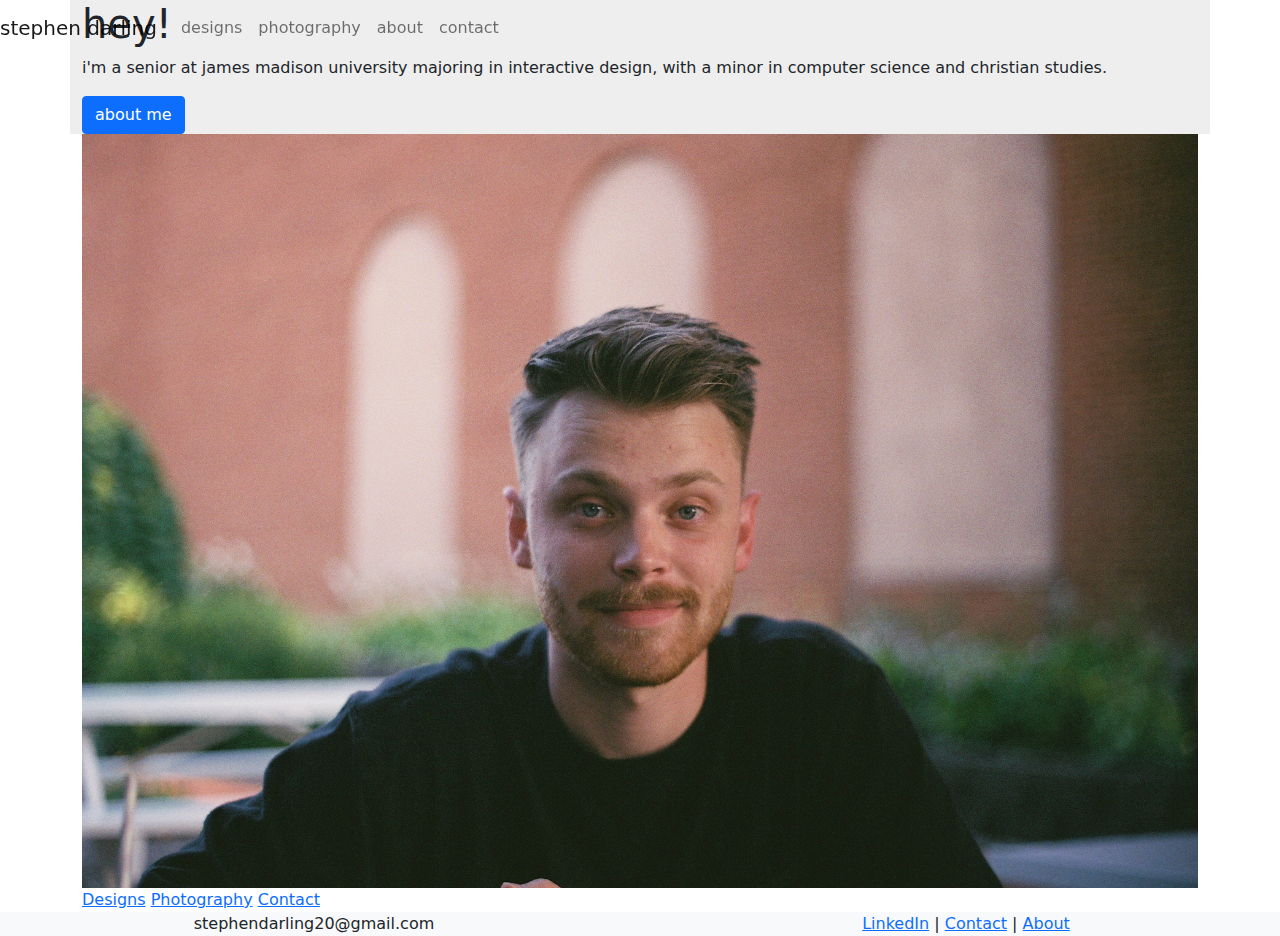
==== index.html @ 2eda3ba7 "updates to every page" ====
<!doctype html>
<html lang="en">

<head>
	<meta charset="UTF-8">
	<meta name="description" content="Description of this web site">
	<meta name="author" content="Your Name Here">
	<meta name="viewport" content="width=device-width, initial-scale=1.0">
	<title>Stephen Darling Portfolio</title>

	<!-- Bootstrap v4.4.1 -->
	<link href="css/bootstrap.min.css" rel="stylesheet" type="text/css" media="screen">
	<link href="css/custom.css" rel="stylesheet" type="text/css" media="screen">

</head>

<body>

	<!-- INSERT HTML PAGE CONTENT HERE -->
	<div class="container">
		<nav class="navbar navbar-expand-lg navbar-light fixed-top" id="mainNav">
			<a class="navbar-brand" href="#">stephen darling</a>
			<div class="collapse navbar-collapse" id="navbarNavAltMarkup">
				<div class="navbar-nav">
					<a class="nav-item nav-link" href="designs/designs.html">designs</a>
					<a class="nav-item nav-link" href="photography/photography.html">photography</a>
					<a class="nav-item nav-link" href="about/about.html">about</a>
					<a class="nav-item nav-link" href="contact/contact.html">contact</a>
				</div>
			</div>
		</nav>
	</div>

	<div class="container">
		<div class="row">
			<div class="intro-bg">
				<h1>hey!</h1>
				<p>i'm a senior at james madison university majoring in interactive design, with a minor in computer
					science
					and
					christian studies.</p>
				<a class=" btn btn-primary" href="about/about.html">about me</a>
			</div>
			<img src="images/0675974-R1-022-9A.jpg" alt="An image of Stephen Darling">
		</div>
	</div>

	<div class="container">
		<a href="designs/designs.html">Designs</a>
		<a href="photography/photography.html">Photography</a>
		<a href="contact/contact.html">Contact</a>
	</div>

	<footer class="page-footer font-small bg-light text-center">
		<div class="row">
			<div class="col-6">
				stephendarling20@gmail.com
			</div>
			<div class="col-6">
				<a href="https://www.linkedin.com/in/stephen-darling-649033176/" target="_blank">LinkedIn</a> | <a
					href="contact/contact.html">Contact</a> |
				<a href="about/about.html">About</a>
			</div>
		</div>
	</footer>

	<!-- jQuery and Bootstrap links - do not delete! -->
	<script src="https://code.jquery.com/jquery-3.4.1.slim.min.js"
		integrity="sha384-J6qa4849blE2+poT4WnyKhv5vZF5SrPo0iEjwBvKU7imGFAV0wwj1yYfoRSJoZ+n"
		crossorigin="anonymous"></script>
	<script src="js/bootstrap.bundle.min.js"></script>
	<!-- end of do not delete -->
</body>

</html>
---- css/custom.css ----
@charset "UTF-8";
/* Add your custom CSS declarations below  */

img {
    max-width: 100% !important;
    height: auto !important;
}

.intro-bg {
    background-color: #eee;
}
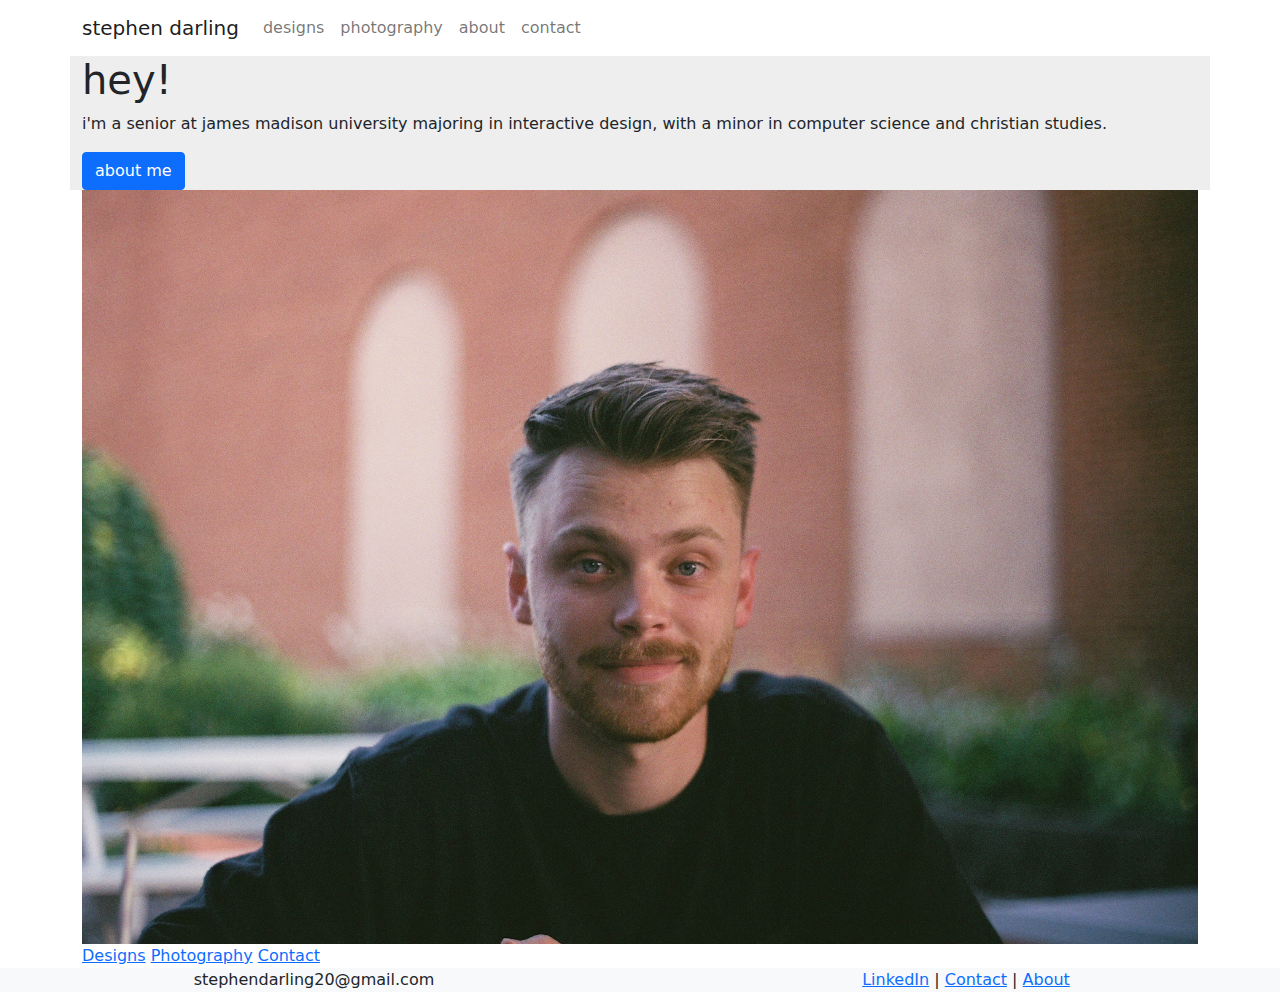
==== commit 9371364c: "nav bar bug fixed" ====
--- a/index.html
+++ b/index.html
@@ -18,7 +18,7 @@
 
 	<!-- INSERT HTML PAGE CONTENT HERE -->
 	<div class="container">
-		<nav class="navbar navbar-expand-lg navbar-light fixed-top" id="mainNav">
+		<nav class="navbar navbar-expand-lg navbar-light" id="mainNav">
 			<a class="navbar-brand" href="#">stephen darling</a>
 			<div class="collapse navbar-collapse" id="navbarNavAltMarkup">
 				<div class="navbar-nav">
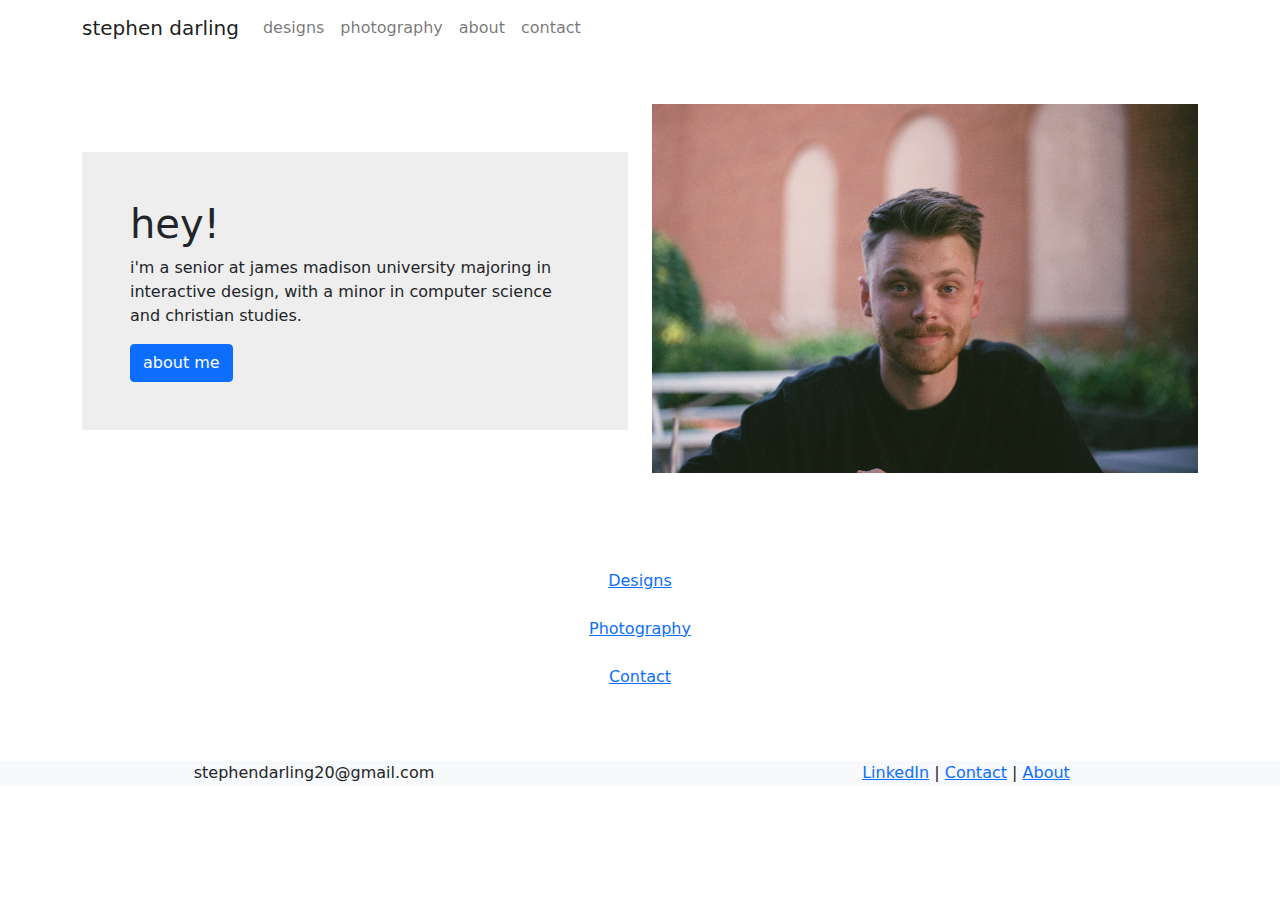
==== commit f494ada4: "ui changes" ====
--- a/index.html
+++ b/index.html
@@ -3,12 +3,11 @@
 
 <head>
 	<meta charset="UTF-8">
-	<meta name="description" content="Description of this web site">
-	<meta name="author" content="Your Name Here">
+	<meta name="description" content="A hand-coded portfolio for Stephen Darling">
+	<meta name="author" content="Stephen Darling">
 	<meta name="viewport" content="width=device-width, initial-scale=1.0">
 	<title>Stephen Darling Portfolio</title>
 
-	<!-- Bootstrap v4.4.1 -->
 	<link href="css/bootstrap.min.css" rel="stylesheet" type="text/css" media="screen">
 	<link href="css/custom.css" rel="stylesheet" type="text/css" media="screen">
 
@@ -19,36 +18,60 @@
 	<!-- INSERT HTML PAGE CONTENT HERE -->
 	<div class="container">
 		<nav class="navbar navbar-expand-lg navbar-light" id="mainNav">
-			<a class="navbar-brand" href="#">stephen darling</a>
+			<div class="navbar-header">
+				<a class="navbar-brand" href="#">stephen darling</a>
+			</div>
 			<div class="collapse navbar-collapse" id="navbarNavAltMarkup">
-				<div class="navbar-nav">
-					<a class="nav-item nav-link" href="designs/designs.html">designs</a>
-					<a class="nav-item nav-link" href="photography/photography.html">photography</a>
-					<a class="nav-item nav-link" href="about/about.html">about</a>
-					<a class="nav-item nav-link" href="contact/contact.html">contact</a>
-				</div>
+				<ul class="navbar-nav ml-auto">
+					<li class="nav-item"><a class="nav-link" href="designs/designs.html">designs</a></li>
+					<li class="nav-item"><a class="nav-link" href="photography/photography.html">photography</a></li>
+					<li class="nav-item"><a class="nav-link" href="about/about.html">about</a></li>
+					<li class="nav-item"><a class="nav-link" href="contact/contact.html">contact</a></li>
+				</ul>
 			</div>
 		</nav>
 	</div>
 
-	<div class="container">
+	<div class="container mt-5 pb-5">
 		<div class="row">
-			<div class="intro-bg">
-				<h1>hey!</h1>
-				<p>i'm a senior at james madison university majoring in interactive design, with a minor in computer
-					science
-					and
-					christian studies.</p>
-				<a class=" btn btn-primary" href="about/about.html">about me</a>
+			<div class="col-6 mt-5">
+				<div class="intro-bg p-5">
+					<h1>hey!</h1>
+					<p>i'm a senior at james madison university majoring in interactive design, with a minor in computer
+						science
+						and
+						christian studies.</p>
+					<a class=" btn btn-primary" href="about/about.html">about me</a>
+				</div>
 			</div>
-			<img src="images/0675974-R1-022-9A.jpg" alt="An image of Stephen Darling">
+			<div class="col-6">
+				<img src="images/0675974-R1-022-9A.jpg" alt="An image of Stephen Darling">
+			</div>
 		</div>
 	</div>
 
-	<div class="container">
-		<a href="designs/designs.html">Designs</a>
-		<a href="photography/photography.html">Photography</a>
-		<a href="contact/contact.html">Contact</a>
+	<div class="container text-center p-5">
+		<div class="row pb-4">
+			<div class="col-lg-12">
+				<div class="designs">
+					<a class="mh-100" href="designs/designs.html">Designs</a>
+				</div>
+			</div>
+		</div>
+		<div class="row pb-4">
+			<div class="col-lg-12">
+				<div class="photography">
+					<a class="mh-100" href="photography/photography.html">Photography</a>
+				</div>
+			</div>
+		</div>
+		<div class="row pb-4">
+			<div class="col-lg-12">
+				<div class="contact">
+					<a class="mh-100" href="contact/contact.html">Contact</a>
+				</div>
+			</div>
+		</div>
 	</div>
 
 	<footer class="page-footer font-small bg-light text-center">
--- a/css/custom.css
+++ b/css/custom.css
@@ -8,4 +8,16 @@
 
 .intro-bg {
     background-color: #eee;
+}
+
+.designs {
+    background: url(/images/IMG_4353.jpg);
+}
+
+.photography {
+    background: url(/images/IMG_4353.jpg);
+}
+
+.contact {
+    background: url(/images/IMG_4353.jpg);
 }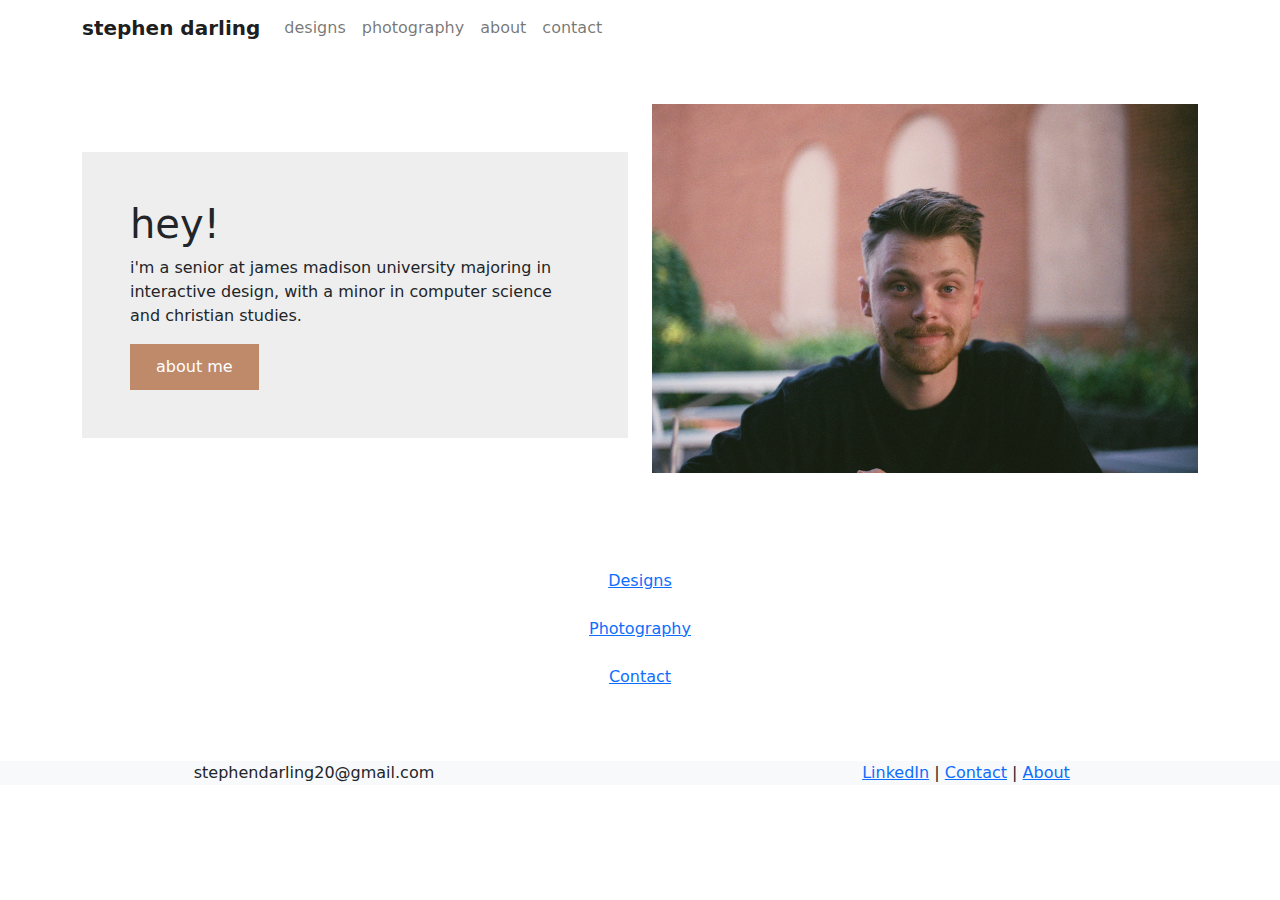
==== commit 739b7e2e: "ui updates" ====
--- a/index.html
+++ b/index.html
@@ -19,7 +19,7 @@
 	<div class="container">
 		<nav class="navbar navbar-expand-lg navbar-light" id="mainNav">
 			<div class="navbar-header">
-				<a class="navbar-brand" href="#">stephen darling</a>
+				<a class="navbar-brand" href="#" style="font-weight: bold;">stephen darling</a>
 			</div>
 			<div class="collapse navbar-collapse" id="navbarNavAltMarkup">
 				<ul class="navbar-nav ml-auto">
--- a/css/custom.css
+++ b/css/custom.css
@@ -20,4 +20,18 @@
 
 .contact {
     background: url(/images/IMG_4353.jpg);
+}
+
+.btn {
+    background-color: #BF8A6A;
+    color: #fff;
+    border-color: #BF8A6A;
+    border-radius: 0%;
+    padding: 10px 25px;
+}
+
+.btn:hover {
+    background-color: #fff;
+    color: #000;
+    border-color: #000;
 }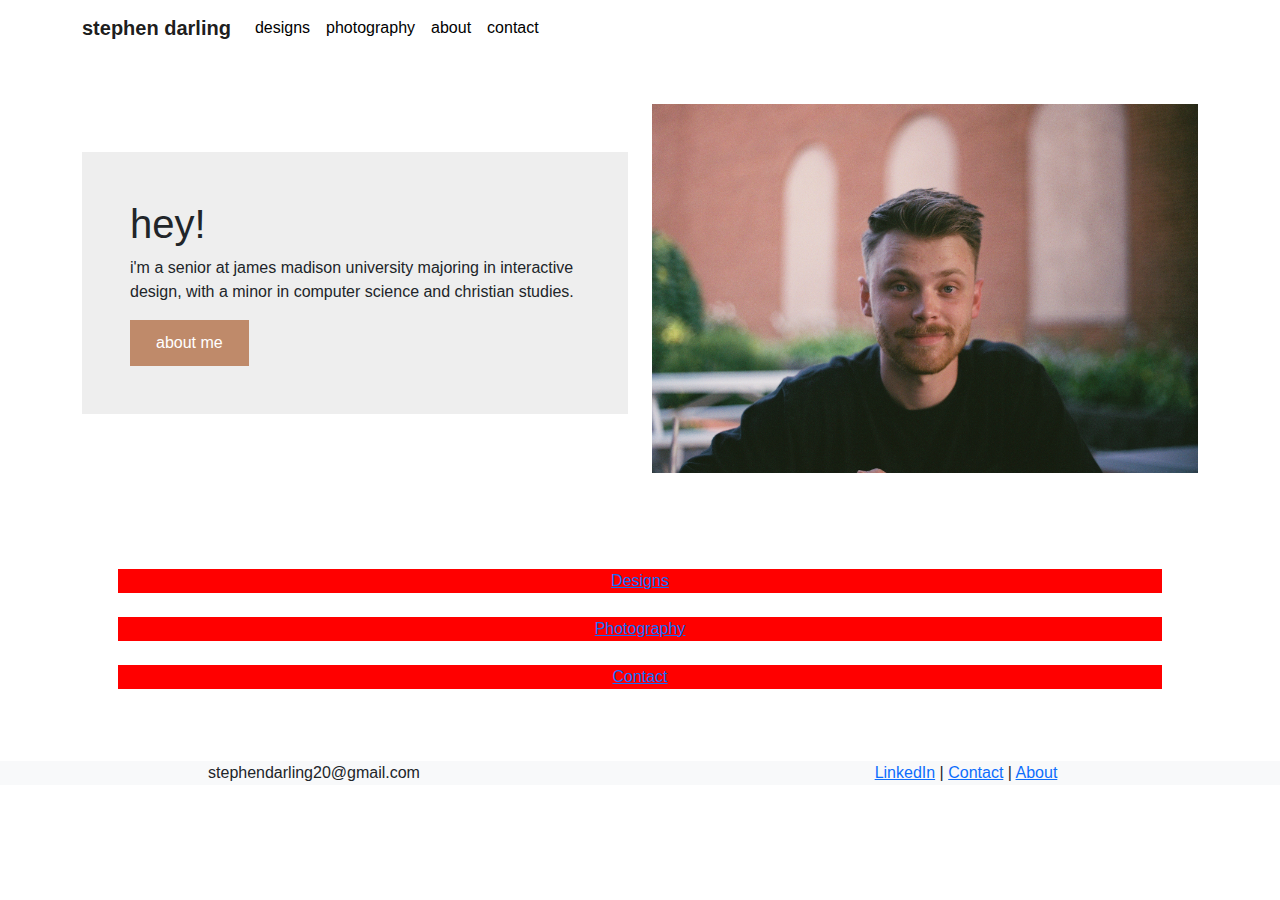
==== commit 925dab3c: "ui updates" ====
--- a/index.html
+++ b/index.html
@@ -10,7 +10,10 @@
 
 	<link href="css/bootstrap.min.css" rel="stylesheet" type="text/css" media="screen">
 	<link href="css/custom.css" rel="stylesheet" type="text/css" media="screen">
-
+	<link rel="preconnect" href="https://fonts.gstatic.com">
+	<link
+		href="https://fonts.googleapis.com/css2?family=Poppins:ital,wght@0,100;0,200;0,300;0,400;0,500;0,600;0,700;0,800;0,900;1,100;1,200;1,300;1,400;1,500;1,600;1,700;1,800;1,900&display=swap"
+		rel="stylesheet">
 </head>
 
 <body>
@@ -19,9 +22,9 @@
 	<div class="container">
 		<nav class="navbar navbar-expand-lg navbar-light" id="mainNav">
 			<div class="navbar-header">
-				<a class="navbar-brand" href="#" style="font-weight: bold;">stephen darling</a>
+				<a class="navbar-brand" href="#">stephen darling</a>
 			</div>
-			<div class="collapse navbar-collapse" id="navbarNavAltMarkup">
+			<div class="collapse navbar-collapse" id="myNavbar">
 				<ul class="navbar-nav ml-auto">
 					<li class="nav-item"><a class="nav-link" href="designs/designs.html">designs</a></li>
 					<li class="nav-item"><a class="nav-link" href="photography/photography.html">photography</a></li>
--- a/css/custom.css
+++ b/css/custom.css
@@ -6,20 +6,48 @@
     height: auto !important;
 }
 
+body {
+    @import url('https://fonts.googleapis.com/css2?family=Nunito+Sans:ital,wght@0,200;0,300;0,400;0,600;0,700;0,800;0,900;1,200;1,300;1,400;1,600;1,700;1,800;1,900&display=swap');
+    @import url('https://fonts.googleapis.com/css2?family=Poppins:ital,wght@0,100;0,200;0,300;0,400;0,500;0,600;0,700;0,800;0,900;1,100;1,200;1,300;1,400;1,500;1,600;1,700;1,800;1,900&display=swap');
+    @import url('https://fonts.googleapis.com/css2?family=Mukta:wght@200;300;400;500;600;700;800&display=swap');
+    /* font-family: 'Poppins', sans-serif; */
+    /* font-family: 'Nunito Sans', sans-serif; */
+    font-family: 'Mukta', sans-serif;
+}
+
+.navbar-brand {
+    font-weight: bold !important;
+}
+
+.nav-link {
+    color: #000 !important;
+}
+
+.nav-link:hover {
+    color: #BF8A6A !important;
+}
+
+.active {
+    color: #BF8A6A !important;
+}
+
 .intro-bg {
     background-color: #eee;
 }
 
 .designs {
-    background: url(/images/IMG_4353.jpg);
+    /* background: url(/images/IMG_4353.jpg); */
+    background-color: red;
 }
 
 .photography {
-    background: url(/images/IMG_4353.jpg);
+    /* background: url(/images/IMG_4353.jpg); */
+    background-color: red;
 }
 
 .contact {
-    background: url(/images/IMG_4353.jpg);
+    /* background: url(/images/IMG_4353.jpg); */
+    background-color: red;
 }
 
 .btn {
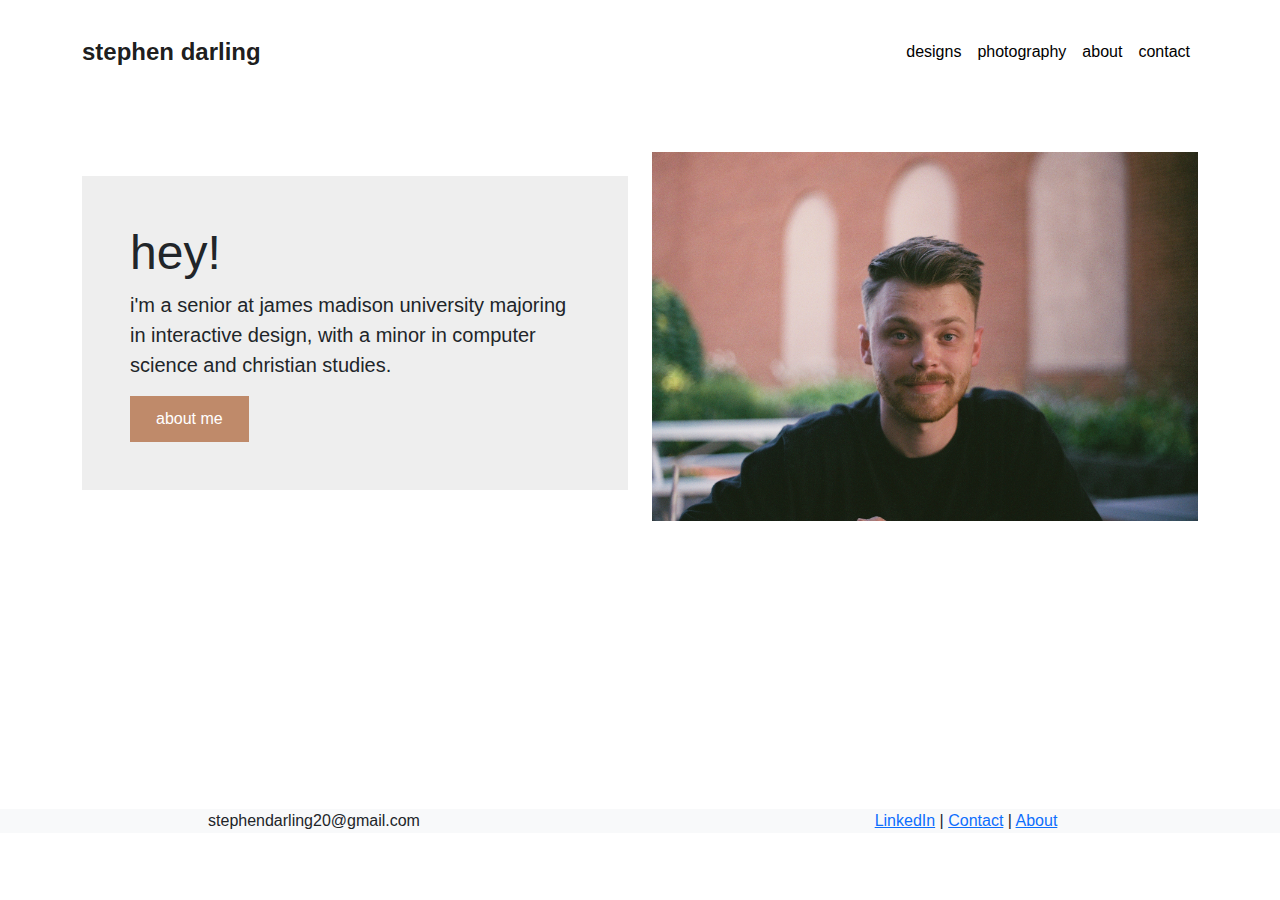
==== commit a5b265d2: "updates" ====
--- a/index.html
+++ b/index.html
@@ -20,12 +20,12 @@
 
 	<!-- INSERT HTML PAGE CONTENT HERE -->
 	<div class="container">
-		<nav class="navbar navbar-expand-lg navbar-light" id="mainNav">
+		<nav class="navbar navbar-expand-lg navbar-light mt-4" id="mainNav">
 			<div class="navbar-header">
 				<a class="navbar-brand" href="#">stephen darling</a>
 			</div>
 			<div class="collapse navbar-collapse" id="myNavbar">
-				<ul class="navbar-nav ml-auto">
+				<ul class="navbar-nav ms-auto">
 					<li class="nav-item"><a class="nav-link" href="designs/designs.html">designs</a></li>
 					<li class="nav-item"><a class="nav-link" href="photography/photography.html">photography</a></li>
 					<li class="nav-item"><a class="nav-link" href="about/about.html">about</a></li>
@@ -35,28 +35,30 @@
 		</nav>
 	</div>
 
-	<div class="container mt-5 pb-5">
+	<div class="container mt-5 pb-5 jumbotron">
 		<div class="row">
 			<div class="col-6 mt-5">
 				<div class="intro-bg p-5">
-					<h1>hey!</h1>
-					<p>i'm a senior at james madison university majoring in interactive design, with a minor in computer
+					<h1 class="display-5">hey!</h1>
+					<p class="lead">i'm a senior at james madison university majoring in interactive design, with a
+						minor in computer
 						science
 						and
 						christian studies.</p>
-					<a class=" btn btn-primary" href="about/about.html">about me</a>
+					<a class="lead btn btn-primary" href="about/about.html">about me</a>
 				</div>
 			</div>
-			<div class="col-6">
+			<div class="col-6 mt-4">
 				<img src="images/0675974-R1-022-9A.jpg" alt="An image of Stephen Darling">
 			</div>
 		</div>
 	</div>
 
-	<div class="container text-center p-5">
+	<div class="container text-center p-5 links">
 		<div class="row pb-4">
 			<div class="col-lg-12">
 				<div class="designs">
+					<img src="images/IMG_4353.jpg" alt="">
 					<a class="mh-100" href="designs/designs.html">Designs</a>
 				</div>
 			</div>
@@ -64,6 +66,7 @@
 		<div class="row pb-4">
 			<div class="col-lg-12">
 				<div class="photography">
+					<img src="images/IMG_4353.jpg" alt="">
 					<a class="mh-100" href="photography/photography.html">Photography</a>
 				</div>
 			</div>
@@ -71,6 +74,7 @@
 		<div class="row pb-4">
 			<div class="col-lg-12">
 				<div class="contact">
+					<img src="images/IMG_4353.jpg" alt="">
 					<a class="mh-100" href="contact/contact.html">Contact</a>
 				</div>
 			</div>
--- a/css/custom.css
+++ b/css/custom.css
@@ -17,6 +17,7 @@
 
 .navbar-brand {
     font-weight: bold !important;
+    font-size: 1.5rem;
 }
 
 .nav-link {
@@ -35,19 +36,50 @@
     background-color: #eee;
 }
 
+.links a {
+    color: #fff;
+    font-size: 4rem;
+    text-decoration: none;
+    font-weight: 500;
+}
+
 .designs {
-    /* background: url(/images/IMG_4353.jpg); */
-    background-color: red;
+    position: relative;
+    text-align: center;
+    color: white;
+}
+
+.designs a {
+    position: absolute;
+    top: 50%;
+    left: 50%;
+    transform: translate(-50%, -50%);
 }
 
 .photography {
-    /* background: url(/images/IMG_4353.jpg); */
-    background-color: red;
+    position: relative;
+    text-align: center;
+    color: white;
+}
+
+.photography a {
+    position: absolute;
+    top: 50%;
+    left: 50%;
+    transform: translate(-50%, -50%);
 }
 
 .contact {
-    /* background: url(/images/IMG_4353.jpg); */
-    background-color: red;
+    position: relative;
+    text-align: center;
+    color: white;
+}
+
+.contact a {
+    position: absolute;
+    top: 50%;
+    left: 50%;
+    transform: translate(-50%, -50%);
 }
 
 .btn {
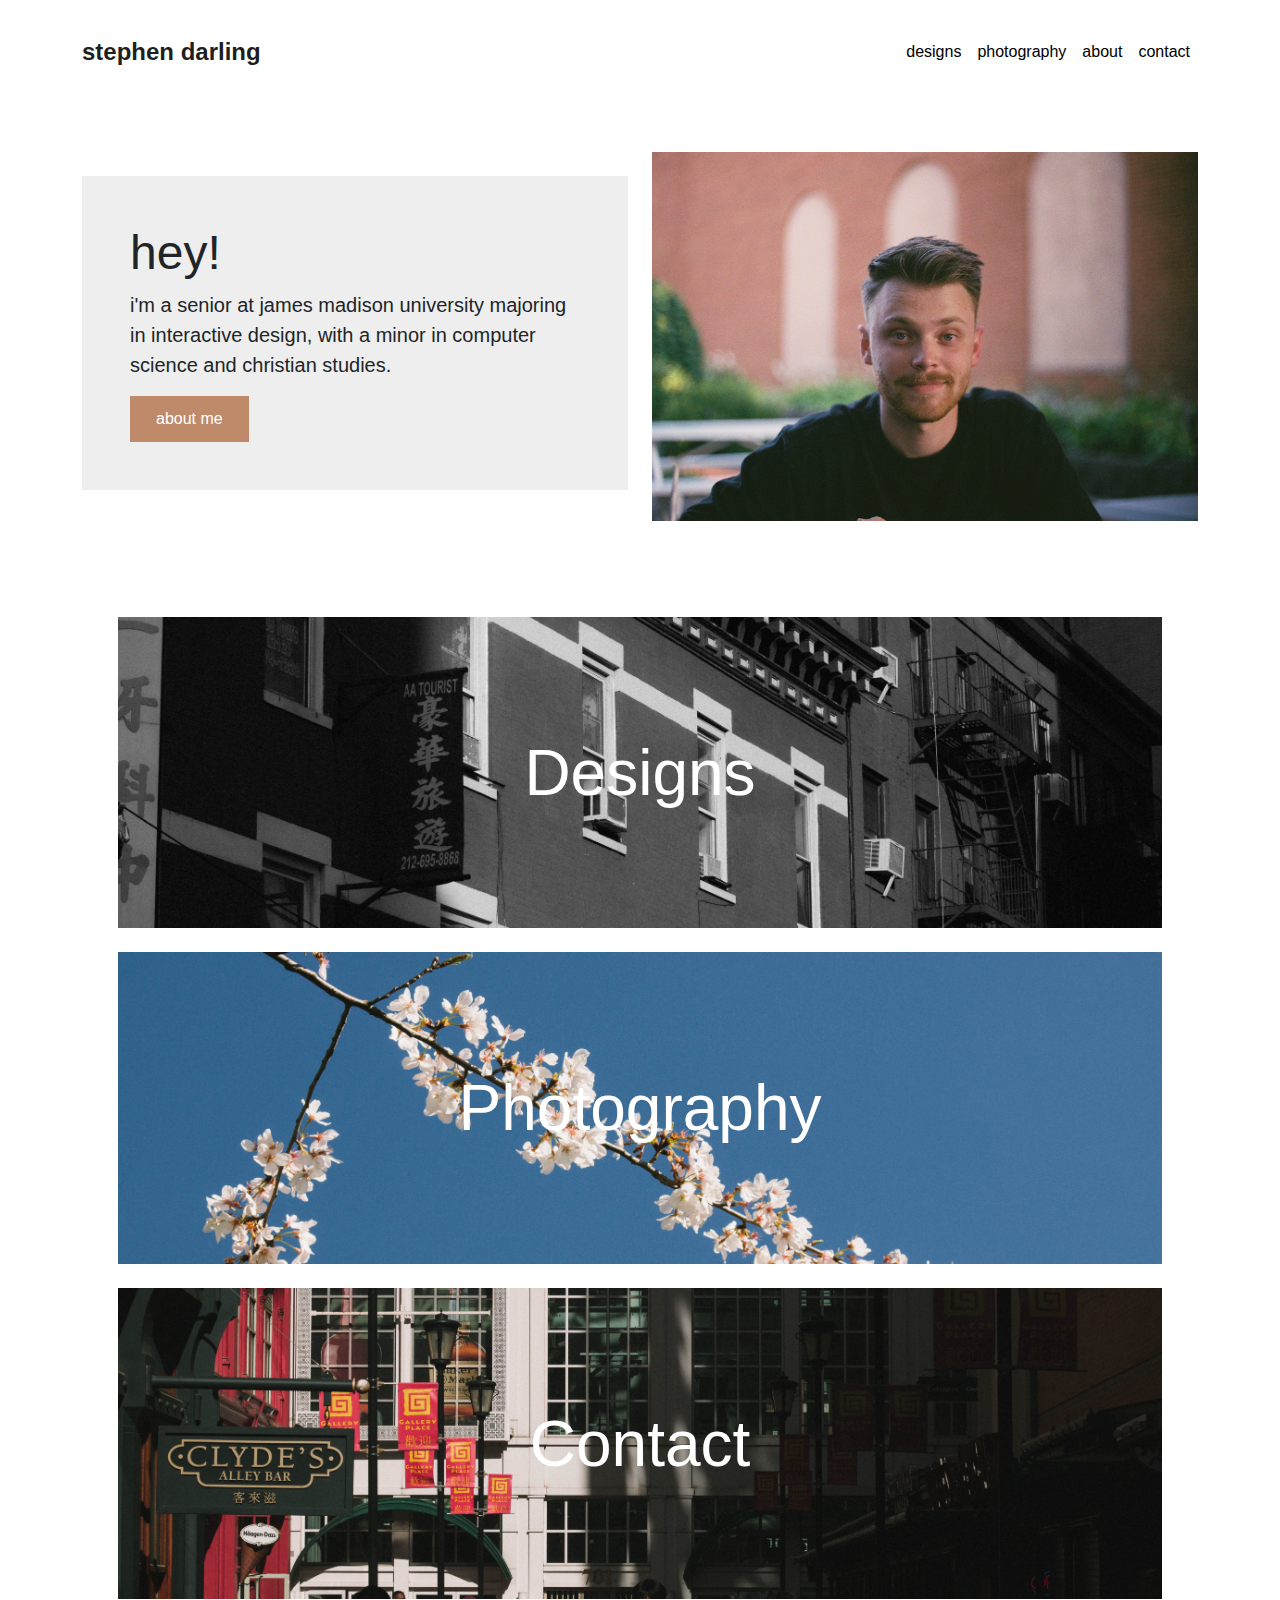
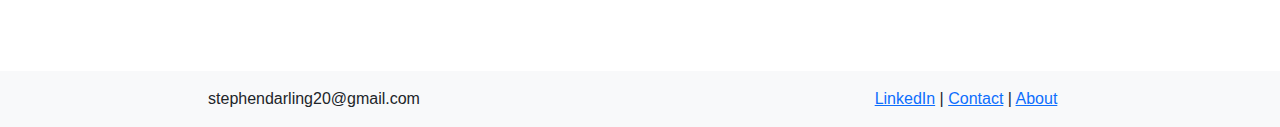
==== commit d7e22be6: "lots of ui changes" ====
--- a/index.html
+++ b/index.html
@@ -49,7 +49,7 @@
 				</div>
 			</div>
 			<div class="col-6 mt-4">
-				<img src="images/0675974-R1-022-9A.jpg" alt="An image of Stephen Darling">
+				<img src="images/self-portrait.jpg" alt="An image of Stephen Darling">
 			</div>
 		</div>
 	</div>
@@ -58,7 +58,7 @@
 		<div class="row pb-4">
 			<div class="col-lg-12">
 				<div class="designs">
-					<img src="images/IMG_4353.jpg" alt="">
+					<img src="images/bw-building.jpg" alt="A photo of a building in NYC.">
 					<a class="mh-100" href="designs/designs.html">Designs</a>
 				</div>
 			</div>
@@ -66,7 +66,7 @@
 		<div class="row pb-4">
 			<div class="col-lg-12">
 				<div class="photography">
-					<img src="images/IMG_4353.jpg" alt="">
+					<img src="images/flowers.jpg" alt="A photo of flowers.">
 					<a class="mh-100" href="photography/photography.html">Photography</a>
 				</div>
 			</div>
@@ -74,14 +74,14 @@
 		<div class="row pb-4">
 			<div class="col-lg-12">
 				<div class="contact">
-					<img src="images/IMG_4353.jpg" alt="">
+					<img src="images/capital-one.jpg" alt="A photo taken outside of Capital One Arena.">
 					<a class="mh-100" href="contact/contact.html">Contact</a>
 				</div>
 			</div>
 		</div>
 	</div>
 
-	<footer class="page-footer font-small bg-light text-center">
+	<footer class="page-footer font-small bg-light text-center pt-3 pb-3">
 		<div class="row">
 			<div class="col-6">
 				stephendarling20@gmail.com
